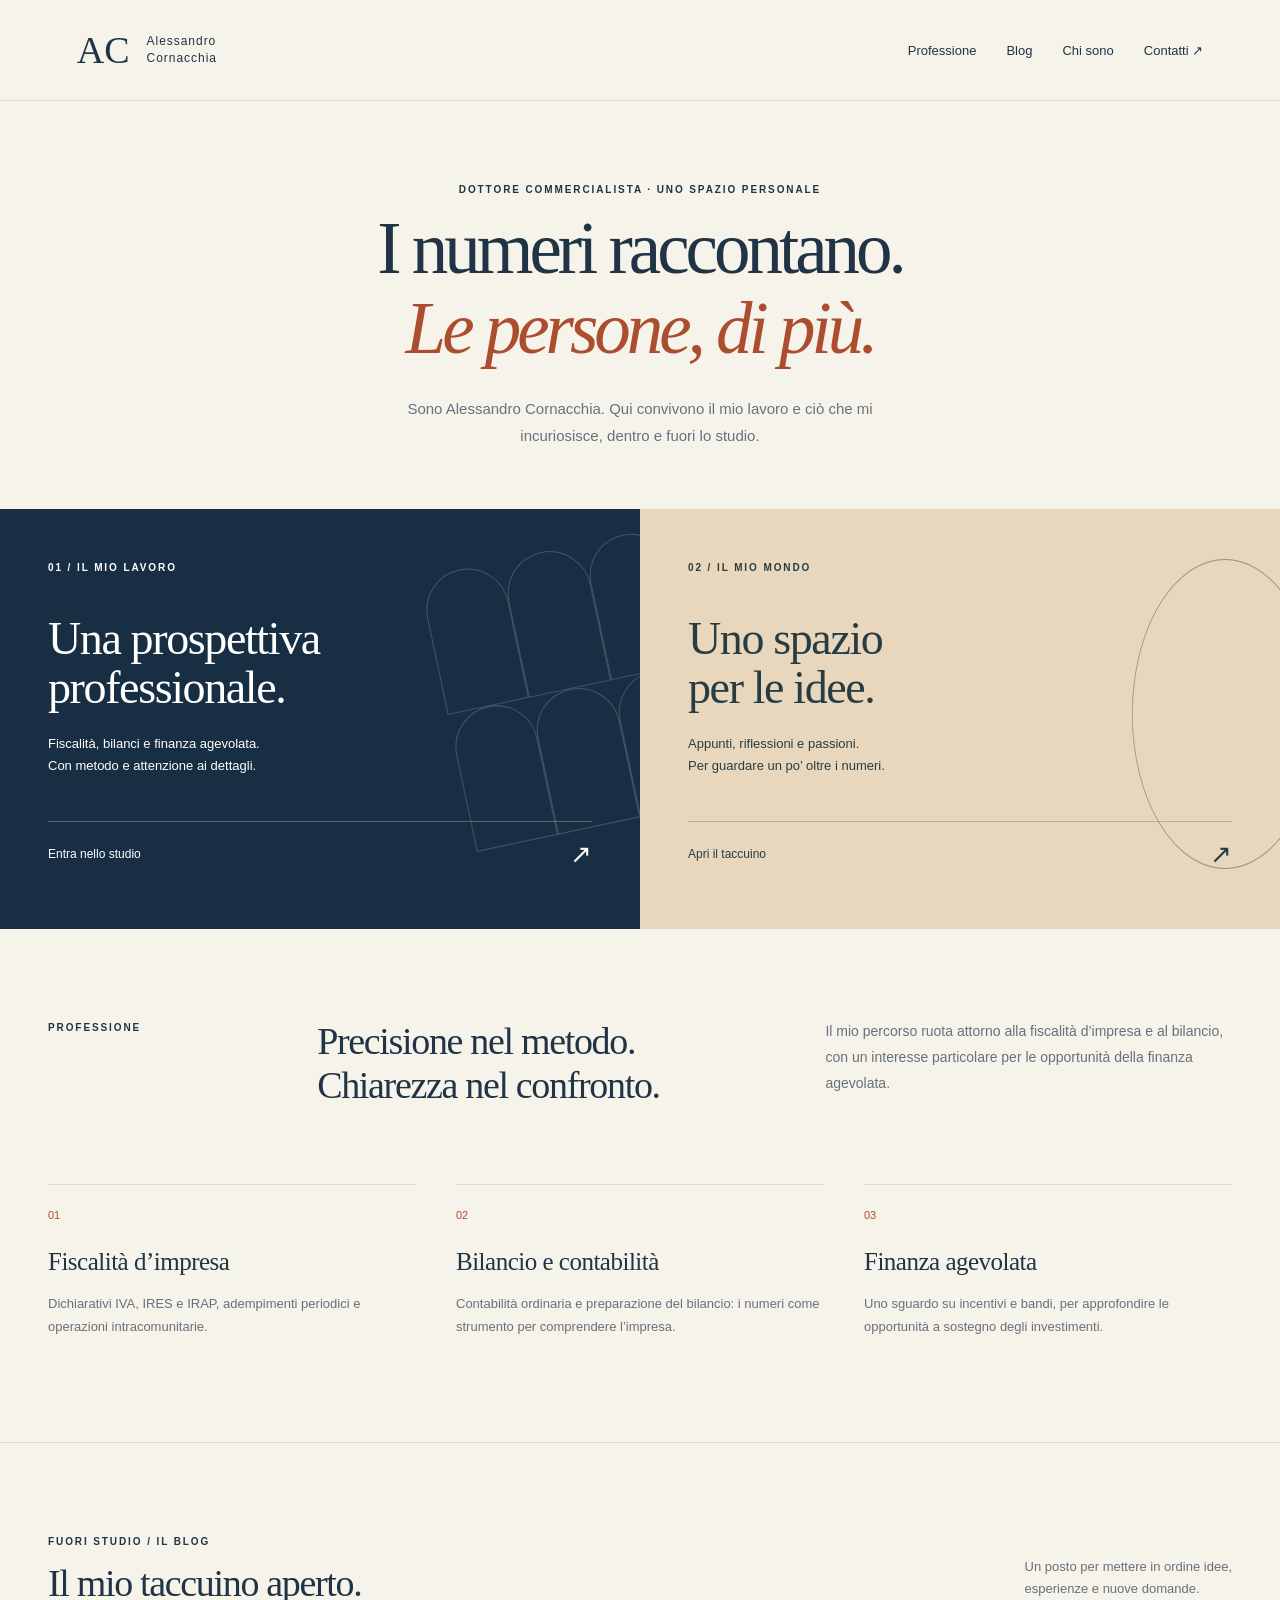
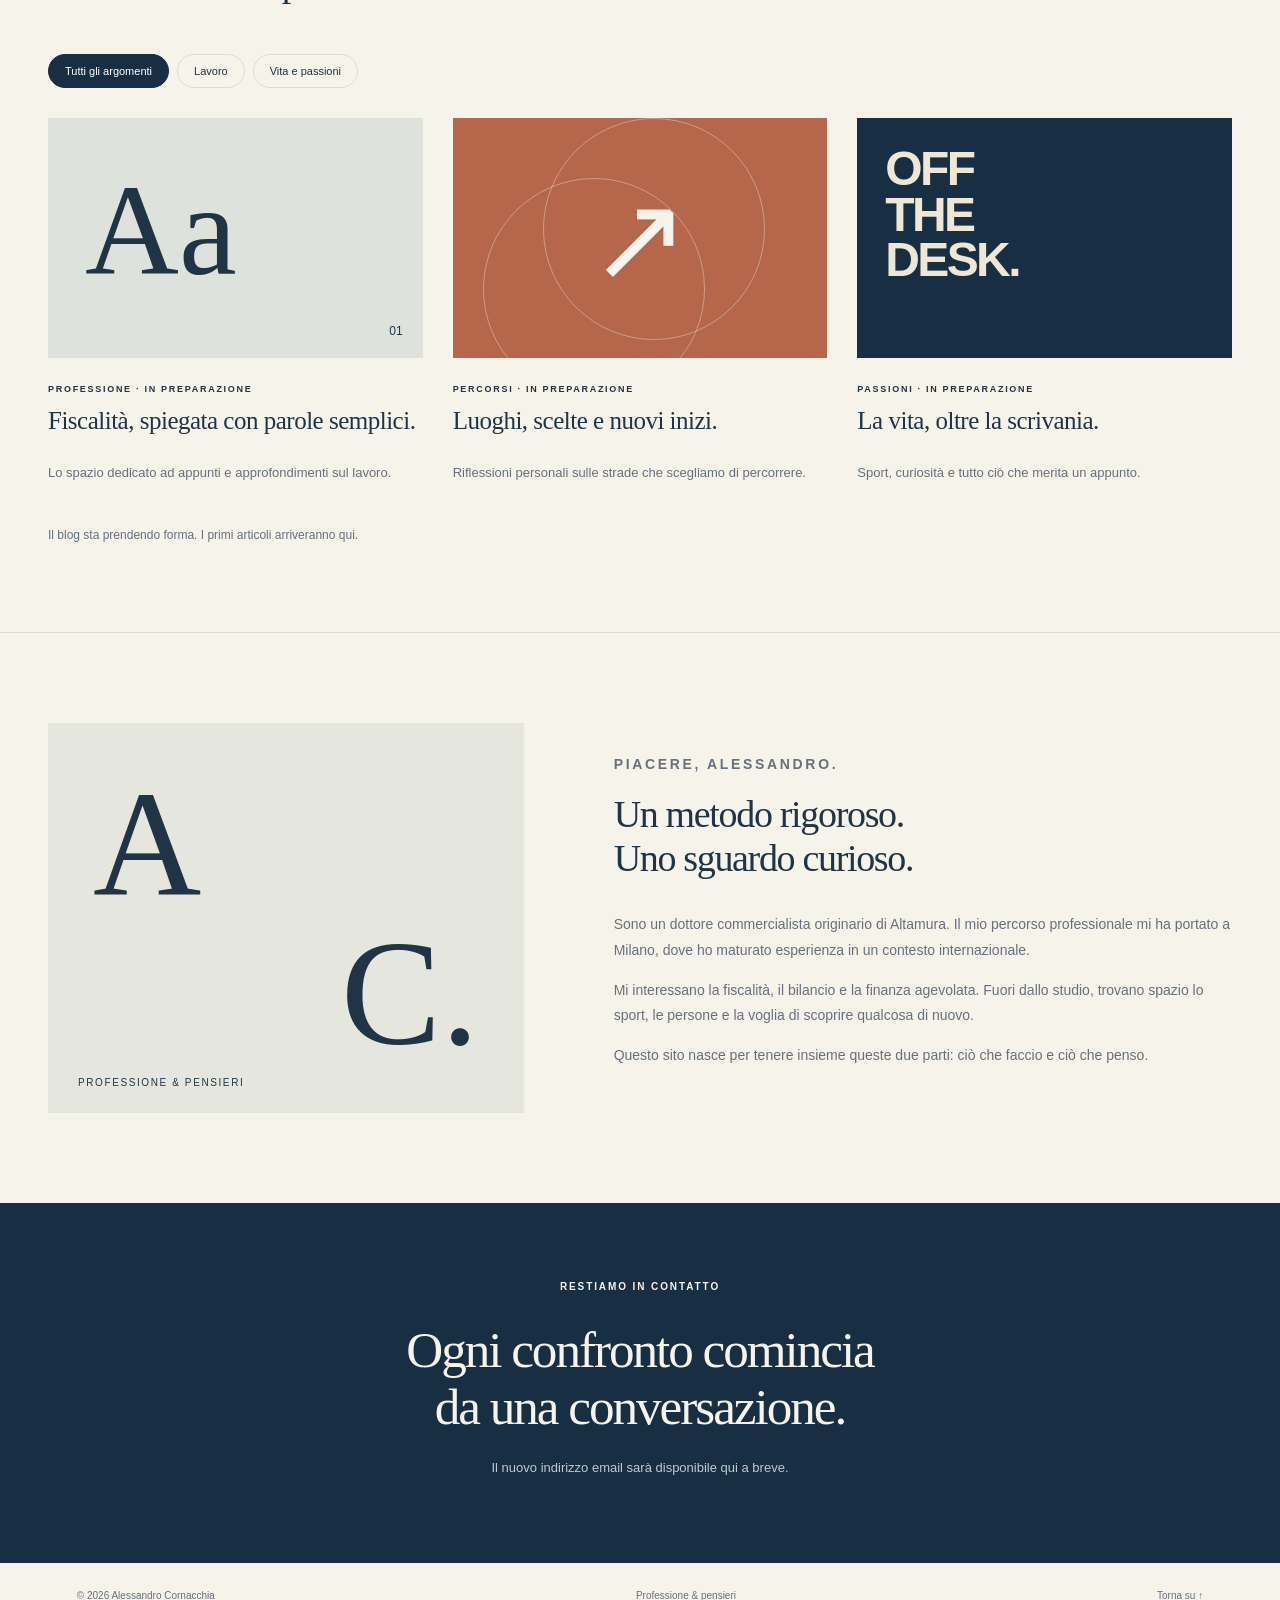
==== index.html @ c09d7eec "prima versione del sito" ====
<!doctype html>
<html lang="it"><head><meta charset="utf-8"><meta name="viewport" content="width=device-width,initial-scale=1"><meta name="description" content="Alessandro Cornacchia, dottore commercialista. Professione, fiscalità e un blog personale: due prospettive, un unico spazio."><meta name="theme-color" content="#172e43"><title>Alessandro Cornacchia — Professione & pensieri</title><link rel="icon" href="assets/favicon.svg"><link rel="stylesheet" href="assets/style.css"></head>
<body><a class="skip" href="#main">Vai al contenuto</a><header><a class="brand" href="#">AC<span>Alessandro<br>Cornacchia</span></a><nav aria-label="Navigazione principale"><a href="#professione">Professione</a><a href="#blog">Blog</a><a href="#chi-sono">Chi sono</a><a href="#contatti">Contatti <span aria-hidden="true">↗</span></a></nav></header>
<main id="main"><section class="intro"><p class="eyebrow">Dottore commercialista · Uno spazio personale</p><h1>I numeri raccontano.<br><em>Le persone, di più.</em></h1><p class="lead">Sono Alessandro Cornacchia. Qui convivono il mio lavoro e ciò che mi incuriosisce, dentro e fuori lo studio.</p></section>
<section class="split" aria-label="Esplora il sito"><a class="professional" href="#professione"><span class="eyebrow">01 / Il mio lavoro</span><h2>Una prospettiva<br>professionale.</h2><p>Fiscalità, bilanci e finanza agevolata.<br>Con metodo e attenzione ai dettagli.</p><span class="explore">Entra nello studio <b>↗</b></span><span class="art-grid" aria-hidden="true"><i></i><i></i><i></i><i></i><i></i><i></i></span></a><a class="personal" href="#blog"><span class="eyebrow">02 / Il mio mondo</span><h2>Uno spazio<br>per le idee.</h2><p>Appunti, riflessioni e passioni.<br>Per guardare un po’ oltre i numeri.</p><span class="explore">Apri il taccuino <b>↗</b></span><span class="orbit" aria-hidden="true"><i></i><i></i><i></i></span></a></section>
<section id="professione" class="section"><div class="section-heading"><p class="eyebrow">Professione</p><h2>Precisione nel metodo.<br>Chiarezza nel confronto.</h2><p>Il mio percorso ruota attorno alla fiscalità d’impresa e al bilancio, con un interesse particolare per le opportunità della finanza agevolata.</p></div><div class="services"><article><span>01</span><h3>Fiscalità d’impresa</h3><p>Dichiarativi IVA, IRES e IRAP, adempimenti periodici e operazioni intracomunitarie.</p></article><article><span>02</span><h3>Bilancio e contabilità</h3><p>Contabilità ordinaria e preparazione del bilancio: i numeri come strumento per comprendere l’impresa.</p></article><article><span>03</span><h3>Finanza agevolata</h3><p>Uno sguardo su incentivi e bandi, per approfondire le opportunità a sostegno degli investimenti.</p></article></div></section>
<section id="blog" class="section journal"><div class="journal-top"><div><p class="eyebrow">Fuori studio / Il blog</p><h2>Il mio taccuino aperto.</h2></div><p>Un posto per mettere in ordine idee,<br>esperienze e nuove domande.</p></div><div class="filters" role="group" aria-label="Filtra gli argomenti"><button class="active" data-filter="all" aria-pressed="true">Tutti gli argomenti</button><button data-filter="lavoro" aria-pressed="false">Lavoro</button><button data-filter="personale" aria-pressed="false">Vita e passioni</button></div><div class="posts"><article data-category="lavoro"><div class="cover cover-one" aria-hidden="true">Aa<span>01</span></div><p class="eyebrow">Professione · In preparazione</p><h3>Fiscalità, spiegata con parole semplici.</h3><p>Lo spazio dedicato ad appunti e approfondimenti sul lavoro.</p></article><article data-category="personale"><div class="cover cover-two" aria-hidden="true"><span>↗</span></div><p class="eyebrow">Percorsi · In preparazione</p><h3>Luoghi, scelte e nuovi inizi.</h3><p>Riflessioni personali sulle strade che scegliamo di percorrere.</p></article><article data-category="personale"><div class="cover cover-three" aria-hidden="true"><span>OFF<br>THE<br>DESK.</span></div><p class="eyebrow">Passioni · In preparazione</p><h3>La vita, oltre la scrivania.</h3><p>Sport, curiosità e tutto ciò che merita un appunto.</p></article></div><p class="blog-note">Il blog sta prendendo forma. I primi articoli arriveranno qui.</p></section>
<section id="chi-sono" class="section about"><div class="monogram" aria-hidden="true">A<span>C.</span><small>Professione & pensieri</small></div><div><p class="eyebrow">Piacere, Alessandro.</p><h2>Un metodo rigoroso.<br>Uno sguardo curioso.</h2><p>Sono un dottore commercialista originario di Altamura. Il mio percorso professionale mi ha portato a Milano, dove ho maturato esperienza in un contesto internazionale.</p><p>Mi interessano la fiscalità, il bilancio e la finanza agevolata. Fuori dallo studio, trovano spazio lo sport, le persone e la voglia di scoprire qualcosa di nuovo.</p><p>Questo sito nasce per tenere insieme queste due parti: ciò che faccio e ciò che penso.</p></div></section>
<section id="contatti" class="contact"><p class="eyebrow">Restiamo in contatto</p><h2>Ogni confronto comincia<br>da una conversazione.</h2><p id="contact-note">Il nuovo indirizzo email sarà disponibile qui a breve.</p><a id="email-link" class="contact-link" hidden>Scrivimi <span>↗</span></a></section></main><footer><span>© <span id="year">2026</span> Alessandro Cornacchia</span><span>Professione & pensieri</span><a href="#">Torna su ↑</a></footer><script src="assets/config.js"></script><script src="assets/app.js"></script></body></html>
---- assets/style.css ----
:root{--navy:#172e43;--cream:#f6f3eb;--ink:#203446;--muted:#67717b;--line:#d9dcd8;--orange:#ad4d30}*{box-sizing:border-box}html{scroll-behavior:smooth;scroll-padding-top:24px}body{margin:0;color:var(--ink);background:var(--cream);font-family:Arial,Helvetica,sans-serif}a{color:inherit;text-decoration:none}button{font:inherit}header{max-width:1440px;margin:auto;padding:28px 6%;display:flex;align-items:center;justify-content:space-between;border-bottom:1px solid var(--line)}.brand{font-family:Georgia,serif;font-size:38px;display:flex;align-items:center;gap:17px}.brand span{font:12px/1.45 Arial,sans-serif;letter-spacing:.08em}nav{display:flex;gap:30px;font-size:13px}nav a:hover{text-decoration:underline;text-underline-offset:6px}.intro{max-width:1050px;margin:auto;text-align:center;padding:80px 20px 60px}.eyebrow{text-transform:uppercase;font-size:10px;letter-spacing:.19em;font-weight:600;line-height:1.8}h1,h2,h3,p{margin-top:0}h1{font:clamp(44px,5.7vw,80px)/1.09 Georgia,serif;letter-spacing:-.055em;margin-bottom:27px}h1 em{font-weight:400;color:var(--orange)}.lead{font-size:15px;line-height:1.8;color:var(--muted);max-width:550px;margin:0 auto}.split{max-width:1280px;margin:0 auto;display:grid;grid-template-columns:1fr 1fr}.split>a{min-height:420px;padding:48px;position:relative;overflow:hidden}.professional{background:var(--navy);color:#fff}.personal{background:#e8d7bd;color:#273d43}.split h2{font:46px/1.06 Georgia,serif;letter-spacing:-.03em;margin:38px 0 20px;position:relative;z-index:1}.split p{font-size:13px;line-height:1.7;position:relative;z-index:1}.explore{display:flex;align-items:center;justify-content:space-between;border-top:1px solid #ffffff40;margin-top:44px;padding-top:17px;font-size:12px;position:relative;z-index:1}.personal .explore{border-color:#273d4340}.explore b{font-size:26px;font-weight:400}.art-grid{position:absolute;right:-55px;top:40px;width:250px;height:280px;display:grid;grid-template-columns:repeat(3,1fr);opacity:.19;transform:rotate(-12deg)}.art-grid i{border:1px solid #fff;border-radius:80px 80px 0 0}.orbit{position:absolute;right:-100px;top:50px;width:310px;height:310px}.orbit i{position:absolute;inset:0;border:1px solid #6c5a3c40;border-radius:50%;transform:scaleX(.6) rotate(30deg)}.orbit i:nth-child(2){transform:scaleX(.6) rotate(90deg)}.orbit i:nth-child(3){transform:scaleX(.6) rotate(150deg)}.section{max-width:1280px;margin:auto;padding:90px 48px;scroll-margin-top:15px}.section-heading{display:grid;grid-template-columns:1fr 2fr 1.7fr;gap:30px;align-items:start}.section h2{font:38px/1.16 Georgia,serif;letter-spacing:-.035em}.section-heading>p:last-child,.about p{font-size:14px;line-height:1.85;color:var(--muted)}.services{display:grid;grid-template-columns:repeat(3,1fr);gap:40px;margin-top:45px}.services article{border-top:1px solid var(--line);padding-top:20px}.services span{font-size:11px;color:var(--orange)}h3{font:25px/1.2 Georgia,serif;letter-spacing:-.02em}.services h3{margin:24px 0 15px}.services p,.posts article>p:not(.eyebrow){font-size:13px;line-height:1.8;color:var(--muted)}.journal{border-top:1px solid var(--line)}.journal-top{display:flex;justify-content:space-between;align-items:center}.journal-top>p{color:var(--muted);font-size:13px;line-height:1.7}.filters{display:flex;gap:8px;margin:18px 0 30px;flex-wrap:wrap}.filters button{border:1px solid var(--line);border-radius:24px;padding:10px 16px;background:transparent;color:var(--ink);font-size:11px;cursor:pointer}.filters button.active{background:var(--navy);color:white;border-color:var(--navy)}.posts{display:grid;grid-template-columns:repeat(3,1fr);gap:30px}.cover{height:240px;margin-bottom:23px;position:relative;overflow:hidden}.cover-one{background:#dde2dd;font:130px Georgia,serif;padding:37px}.cover-one span{font:12px Arial;position:absolute;bottom:20px;right:20px}.cover-two{background:#b5664b;display:grid;place-items:center}.cover-two:before,.cover-two:after{content:'';width:220px;height:220px;border:1px solid #f6f3eb60;border-radius:50%;position:absolute;left:30px;top:60px}.cover-two:after{left:90px;top:0}.cover-two span{font-size:120px;font-weight:100;color:#f6f3eb}.cover-three{background:var(--navy);color:#eee7d4;padding:28px}.cover-three span{font:bold 48px/.95 Arial;letter-spacing:-.055em}.posts .eyebrow{font-size:9px}.blog-note{margin:30px 0 0;font-size:12px;color:var(--muted)}.about{border-top:1px solid var(--line);display:grid;grid-template-columns:1fr 1.3fr;gap:90px;align-items:center}.monogram{background:#e5e7df;min-height:360px;font:150px/1 Georgia,serif;padding:45px;position:relative}.monogram span{display:block;text-align:right}.monogram small{position:absolute;bottom:25px;left:30px;font:10px Arial;letter-spacing:.16em;text-transform:uppercase}.contact{background:var(--navy);color:var(--cream);text-align:center;padding:75px 20px}.contact h2{font:clamp(34px,4vw,52px)/1.12 Georgia,serif;letter-spacing:-.04em;margin:25px 0}.contact>p:last-of-type{font-size:13px;color:#c1cbd1}.contact-link{display:inline-block;border-bottom:1px solid #9ba8b1;padding:12px;font-size:20px}.contact-link span{margin-left:30px}footer{padding:27px 6%;display:flex;justify-content:space-between;gap:20px;font-size:10px;color:var(--muted)}[hidden]{display:none!important}:focus-visible{outline:3px solid #d28b48;outline-offset:5px}.skip{position:fixed;top:-100px;background:white;padding:12px;z-index:5}.skip:focus{top:0}@media(prefers-reduced-motion:reduce){html{scroll-behavior:auto}}@media(max-width:800px){header{padding:22px 6%;align-items:flex-start;gap:20px}.brand{font-size:30px}.brand span{font-size:10px}nav{gap:14px;font-size:11px;flex-wrap:wrap;justify-content:flex-end;max-width:210px}.intro{padding:55px 20px 40px}.split{margin:0 20px}.split>a{padding:30px;min-height:380px}.split h2{font-size:35px}.section{padding:60px 30px}.section-heading{grid-template-columns:1fr}.section-heading h2{margin-bottom:0}.services{gap:25px}.services h3{font-size:21px}.posts{gap:18px}.cover{height:180px}.cover-one{font-size:90px;padding:30px 20px}.cover-three span{font-size:38px}.about{gap:35px}.monogram{font-size:110px;padding:30px;min-height:310px}}@media(max-width:560px){.split{grid-template-columns:1fr}.split>a{min-height:350px}.services,.posts,.about{grid-template-columns:1fr}.section h2{font-size:34px}.journal-top{display:block}.journal-top>p{margin:12px 0 25px}.cover{height:240px}.cover-one{font-size:130px}.cover-three span{font-size:55px}.monogram{max-width:400px}.services{margin-top:25px}footer{flex-wrap:wrap}footer>span:nth-child(2){display:none}}
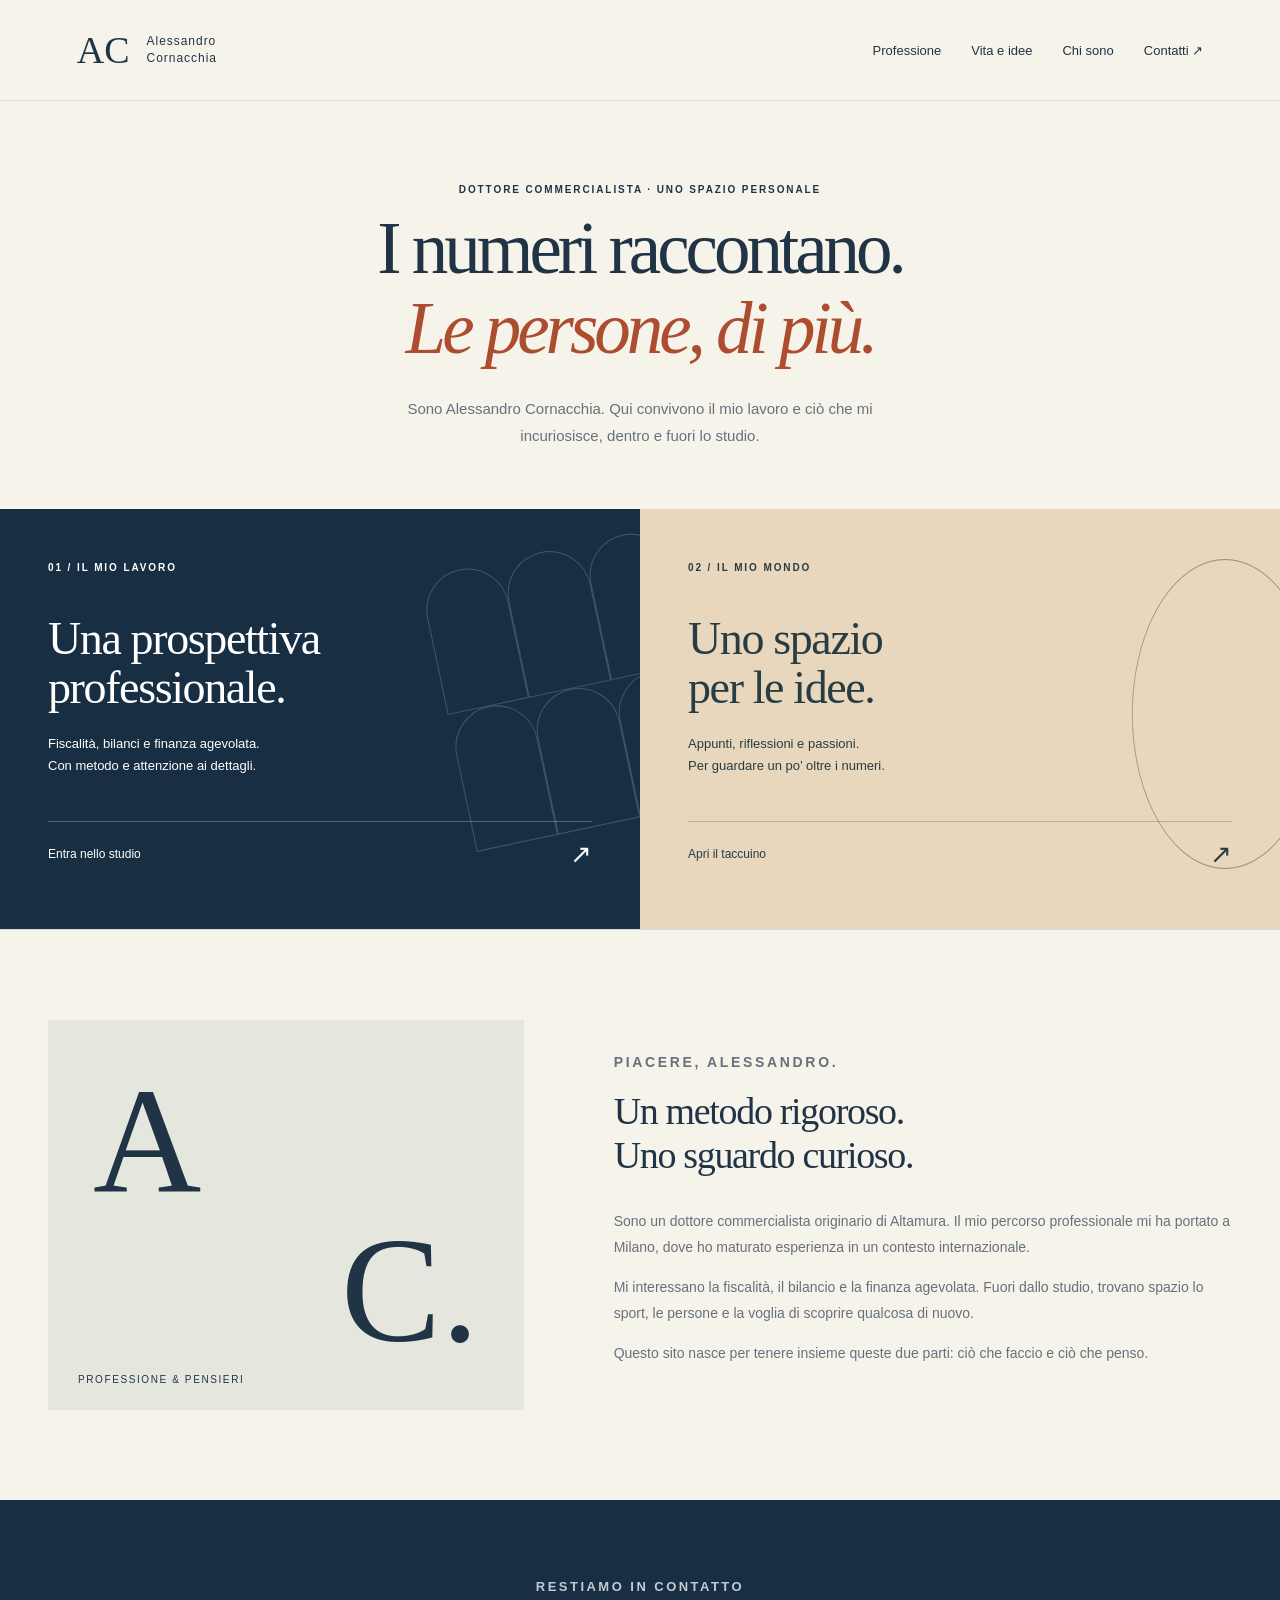
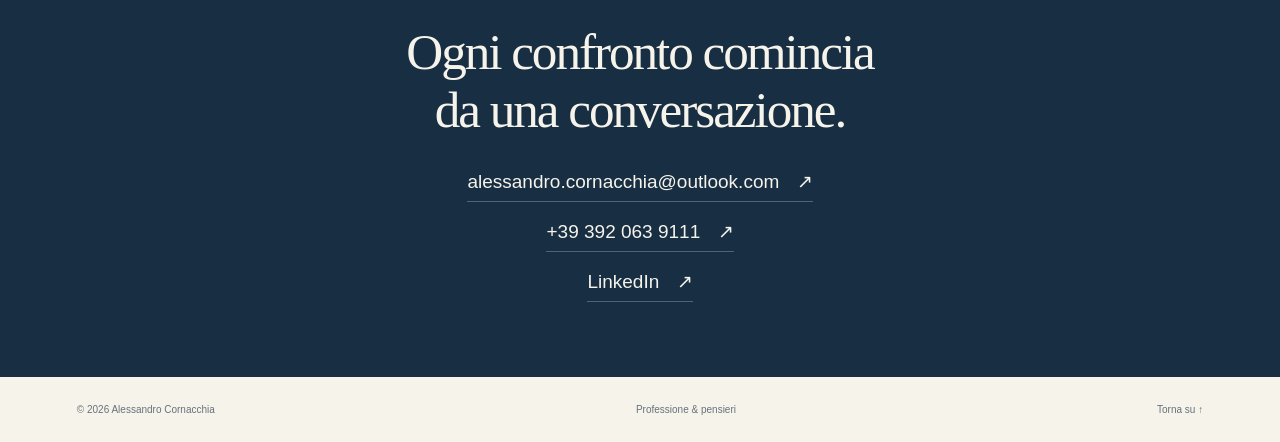
==== commit b4281d04: "due pagine e aggiornamento contatti" ====
--- a/index.html
+++ b/index.html
@@ -1,9 +1,9 @@
 <!doctype html>
 <html lang="it"><head><meta charset="utf-8"><meta name="viewport" content="width=device-width,initial-scale=1"><meta name="description" content="Alessandro Cornacchia, dottore commercialista. Professione, fiscalità e un blog personale: due prospettive, un unico spazio."><meta name="theme-color" content="#172e43"><title>Alessandro Cornacchia — Professione & pensieri</title><link rel="icon" href="assets/favicon.svg"><link rel="stylesheet" href="assets/style.css"></head>
-<body><a class="skip" href="#main">Vai al contenuto</a><header><a class="brand" href="#">AC<span>Alessandro<br>Cornacchia</span></a><nav aria-label="Navigazione principale"><a href="#professione">Professione</a><a href="#blog">Blog</a><a href="#chi-sono">Chi sono</a><a href="#contatti">Contatti <span aria-hidden="true">↗</span></a></nav></header>
+<body><a class="skip" href="#main">Vai al contenuto</a><header><a class="brand" href="index.html">AC<span>Alessandro<br>Cornacchia</span></a><nav aria-label="Navigazione principale"><a href="professione.html">Professione</a><a href="vita-e-idee.html">Vita e idee</a><a href="#chi-sono">Chi sono</a><a href="#contatti">Contatti <span aria-hidden="true">↗</span></a></nav></header>
 <main id="main"><section class="intro"><p class="eyebrow">Dottore commercialista · Uno spazio personale</p><h1>I numeri raccontano.<br><em>Le persone, di più.</em></h1><p class="lead">Sono Alessandro Cornacchia. Qui convivono il mio lavoro e ciò che mi incuriosisce, dentro e fuori lo studio.</p></section>
-<section class="split" aria-label="Esplora il sito"><a class="professional" href="#professione"><span class="eyebrow">01 / Il mio lavoro</span><h2>Una prospettiva<br>professionale.</h2><p>Fiscalità, bilanci e finanza agevolata.<br>Con metodo e attenzione ai dettagli.</p><span class="explore">Entra nello studio <b>↗</b></span><span class="art-grid" aria-hidden="true"><i></i><i></i><i></i><i></i><i></i><i></i></span></a><a class="personal" href="#blog"><span class="eyebrow">02 / Il mio mondo</span><h2>Uno spazio<br>per le idee.</h2><p>Appunti, riflessioni e passioni.<br>Per guardare un po’ oltre i numeri.</p><span class="explore">Apri il taccuino <b>↗</b></span><span class="orbit" aria-hidden="true"><i></i><i></i><i></i></span></a></section>
-<section id="professione" class="section"><div class="section-heading"><p class="eyebrow">Professione</p><h2>Precisione nel metodo.<br>Chiarezza nel confronto.</h2><p>Il mio percorso ruota attorno alla fiscalità d’impresa e al bilancio, con un interesse particolare per le opportunità della finanza agevolata.</p></div><div class="services"><article><span>01</span><h3>Fiscalità d’impresa</h3><p>Dichiarativi IVA, IRES e IRAP, adempimenti periodici e operazioni intracomunitarie.</p></article><article><span>02</span><h3>Bilancio e contabilità</h3><p>Contabilità ordinaria e preparazione del bilancio: i numeri come strumento per comprendere l’impresa.</p></article><article><span>03</span><h3>Finanza agevolata</h3><p>Uno sguardo su incentivi e bandi, per approfondire le opportunità a sostegno degli investimenti.</p></article></div></section>
-<section id="blog" class="section journal"><div class="journal-top"><div><p class="eyebrow">Fuori studio / Il blog</p><h2>Il mio taccuino aperto.</h2></div><p>Un posto per mettere in ordine idee,<br>esperienze e nuove domande.</p></div><div class="filters" role="group" aria-label="Filtra gli argomenti"><button class="active" data-filter="all" aria-pressed="true">Tutti gli argomenti</button><button data-filter="lavoro" aria-pressed="false">Lavoro</button><button data-filter="personale" aria-pressed="false">Vita e passioni</button></div><div class="posts"><article data-category="lavoro"><div class="cover cover-one" aria-hidden="true">Aa<span>01</span></div><p class="eyebrow">Professione · In preparazione</p><h3>Fiscalità, spiegata con parole semplici.</h3><p>Lo spazio dedicato ad appunti e approfondimenti sul lavoro.</p></article><article data-category="personale"><div class="cover cover-two" aria-hidden="true"><span>↗</span></div><p class="eyebrow">Percorsi · In preparazione</p><h3>Luoghi, scelte e nuovi inizi.</h3><p>Riflessioni personali sulle strade che scegliamo di percorrere.</p></article><article data-category="personale"><div class="cover cover-three" aria-hidden="true"><span>OFF<br>THE<br>DESK.</span></div><p class="eyebrow">Passioni · In preparazione</p><h3>La vita, oltre la scrivania.</h3><p>Sport, curiosità e tutto ciò che merita un appunto.</p></article></div><p class="blog-note">Il blog sta prendendo forma. I primi articoli arriveranno qui.</p></section>
+<section class="split" aria-label="Esplora il sito"><a class="professional" href="professione.html"><span class="eyebrow">01 / Il mio lavoro</span><h2>Una prospettiva<br>professionale.</h2><p>Fiscalità, bilanci e finanza agevolata.<br>Con metodo e attenzione ai dettagli.</p><span class="explore">Entra nello studio <b>↗</b></span><span class="art-grid" aria-hidden="true"><i></i><i></i><i></i><i></i><i></i><i></i></span></a><a class="personal" href="vita-e-idee.html"><span class="eyebrow">02 / Il mio mondo</span><h2>Uno spazio<br>per le idee.</h2><p>Appunti, riflessioni e passioni.<br>Per guardare un po’ oltre i numeri.</p><span class="explore">Apri il taccuino <b>↗</b></span><span class="orbit" aria-hidden="true"><i></i><i></i><i></i></span></a></section>
+
+
 <section id="chi-sono" class="section about"><div class="monogram" aria-hidden="true">A<span>C.</span><small>Professione & pensieri</small></div><div><p class="eyebrow">Piacere, Alessandro.</p><h2>Un metodo rigoroso.<br>Uno sguardo curioso.</h2><p>Sono un dottore commercialista originario di Altamura. Il mio percorso professionale mi ha portato a Milano, dove ho maturato esperienza in un contesto internazionale.</p><p>Mi interessano la fiscalità, il bilancio e la finanza agevolata. Fuori dallo studio, trovano spazio lo sport, le persone e la voglia di scoprire qualcosa di nuovo.</p><p>Questo sito nasce per tenere insieme queste due parti: ciò che faccio e ciò che penso.</p></div></section>
-<section id="contatti" class="contact"><p class="eyebrow">Restiamo in contatto</p><h2>Ogni confronto comincia<br>da una conversazione.</h2><p id="contact-note">Il nuovo indirizzo email sarà disponibile qui a breve.</p><a id="email-link" class="contact-link" hidden>Scrivimi <span>↗</span></a></section></main><footer><span>© <span id="year">2026</span> Alessandro Cornacchia</span><span>Professione & pensieri</span><a href="#">Torna su ↑</a></footer><script src="assets/config.js"></script><script src="assets/app.js"></script></body></html>
+<section id="contatti" class="contact"><p class="eyebrow">Restiamo in contatto</p><h2>Ogni confronto comincia<br>da una conversazione.</h2><div class="contact-options"><a href="mailto:alessandro.cornacchia@outlook.com">alessandro.cornacchia@outlook.com <span aria-hidden="true">↗</span></a><a href="tel:+393920639111">+39 392 063 9111 <span aria-hidden="true">↗</span></a><a href="https://www.linkedin.com/in/alessandro-cornacchia-2997b2155/" target="_blank" rel="noopener noreferrer">LinkedIn <span aria-hidden="true">↗</span><span class="sr-only"> (si apre in una nuova scheda)</span></a></div></section></main><footer><span>© <span id="year">2026</span> Alessandro Cornacchia</span><span>Professione & pensieri</span><a href="#">Torna su ↑</a></footer><script src="assets/config.js"></script><script src="assets/app.js"></script></body></html>
--- a/assets/style.css
+++ b/assets/style.css
@@ -1 +1,4 @@
 :root{--navy:#172e43;--cream:#f6f3eb;--ink:#203446;--muted:#67717b;--line:#d9dcd8;--orange:#ad4d30}*{box-sizing:border-box}html{scroll-behavior:smooth;scroll-padding-top:24px}body{margin:0;color:var(--ink);background:var(--cream);font-family:Arial,Helvetica,sans-serif}a{color:inherit;text-decoration:none}button{font:inherit}header{max-width:1440px;margin:auto;padding:28px 6%;display:flex;align-items:center;justify-content:space-between;border-bottom:1px solid var(--line)}.brand{font-family:Georgia,serif;font-size:38px;display:flex;align-items:center;gap:17px}.brand span{font:12px/1.45 Arial,sans-serif;letter-spacing:.08em}nav{display:flex;gap:30px;font-size:13px}nav a:hover{text-decoration:underline;text-underline-offset:6px}.intro{max-width:1050px;margin:auto;text-align:center;padding:80px 20px 60px}.eyebrow{text-transform:uppercase;font-size:10px;letter-spacing:.19em;font-weight:600;line-height:1.8}h1,h2,h3,p{margin-top:0}h1{font:clamp(44px,5.7vw,80px)/1.09 Georgia,serif;letter-spacing:-.055em;margin-bottom:27px}h1 em{font-weight:400;color:var(--orange)}.lead{font-size:15px;line-height:1.8;color:var(--muted);max-width:550px;margin:0 auto}.split{max-width:1280px;margin:0 auto;display:grid;grid-template-columns:1fr 1fr}.split>a{min-height:420px;padding:48px;position:relative;overflow:hidden}.professional{background:var(--navy);color:#fff}.personal{background:#e8d7bd;color:#273d43}.split h2{font:46px/1.06 Georgia,serif;letter-spacing:-.03em;margin:38px 0 20px;position:relative;z-index:1}.split p{font-size:13px;line-height:1.7;position:relative;z-index:1}.explore{display:flex;align-items:center;justify-content:space-between;border-top:1px solid #ffffff40;margin-top:44px;padding-top:17px;font-size:12px;position:relative;z-index:1}.personal .explore{border-color:#273d4340}.explore b{font-size:26px;font-weight:400}.art-grid{position:absolute;right:-55px;top:40px;width:250px;height:280px;display:grid;grid-template-columns:repeat(3,1fr);opacity:.19;transform:rotate(-12deg)}.art-grid i{border:1px solid #fff;border-radius:80px 80px 0 0}.orbit{position:absolute;right:-100px;top:50px;width:310px;height:310px}.orbit i{position:absolute;inset:0;border:1px solid #6c5a3c40;border-radius:50%;transform:scaleX(.6) rotate(30deg)}.orbit i:nth-child(2){transform:scaleX(.6) rotate(90deg)}.orbit i:nth-child(3){transform:scaleX(.6) rotate(150deg)}.section{max-width:1280px;margin:auto;padding:90px 48px;scroll-margin-top:15px}.section-heading{display:grid;grid-template-columns:1fr 2fr 1.7fr;gap:30px;align-items:start}.section h2{font:38px/1.16 Georgia,serif;letter-spacing:-.035em}.section-heading>p:last-child,.about p{font-size:14px;line-height:1.85;color:var(--muted)}.services{display:grid;grid-template-columns:repeat(3,1fr);gap:40px;margin-top:45px}.services article{border-top:1px solid var(--line);padding-top:20px}.services span{font-size:11px;color:var(--orange)}h3{font:25px/1.2 Georgia,serif;letter-spacing:-.02em}.services h3{margin:24px 0 15px}.services p,.posts article>p:not(.eyebrow){font-size:13px;line-height:1.8;color:var(--muted)}.journal{border-top:1px solid var(--line)}.journal-top{display:flex;justify-content:space-between;align-items:center}.journal-top>p{color:var(--muted);font-size:13px;line-height:1.7}.filters{display:flex;gap:8px;margin:18px 0 30px;flex-wrap:wrap}.filters button{border:1px solid var(--line);border-radius:24px;padding:10px 16px;background:transparent;color:var(--ink);font-size:11px;cursor:pointer}.filters button.active{background:var(--navy);color:white;border-color:var(--navy)}.posts{display:grid;grid-template-columns:repeat(3,1fr);gap:30px}.cover{height:240px;margin-bottom:23px;position:relative;overflow:hidden}.cover-one{background:#dde2dd;font:130px Georgia,serif;padding:37px}.cover-one span{font:12px Arial;position:absolute;bottom:20px;right:20px}.cover-two{background:#b5664b;display:grid;place-items:center}.cover-two:before,.cover-two:after{content:'';width:220px;height:220px;border:1px solid #f6f3eb60;border-radius:50%;position:absolute;left:30px;top:60px}.cover-two:after{left:90px;top:0}.cover-two span{font-size:120px;font-weight:100;color:#f6f3eb}.cover-three{background:var(--navy);color:#eee7d4;padding:28px}.cover-three span{font:bold 48px/.95 Arial;letter-spacing:-.055em}.posts .eyebrow{font-size:9px}.blog-note{margin:30px 0 0;font-size:12px;color:var(--muted)}.about{border-top:1px solid var(--line);display:grid;grid-template-columns:1fr 1.3fr;gap:90px;align-items:center}.monogram{background:#e5e7df;min-height:360px;font:150px/1 Georgia,serif;padding:45px;position:relative}.monogram span{display:block;text-align:right}.monogram small{position:absolute;bottom:25px;left:30px;font:10px Arial;letter-spacing:.16em;text-transform:uppercase}.contact{background:var(--navy);color:var(--cream);text-align:center;padding:75px 20px}.contact h2{font:clamp(34px,4vw,52px)/1.12 Georgia,serif;letter-spacing:-.04em;margin:25px 0}.contact>p:last-of-type{font-size:13px;color:#c1cbd1}.contact-link{display:inline-block;border-bottom:1px solid #9ba8b1;padding:12px;font-size:20px}.contact-link span{margin-left:30px}footer{padding:27px 6%;display:flex;justify-content:space-between;gap:20px;font-size:10px;color:var(--muted)}[hidden]{display:none!important}:focus-visible{outline:3px solid #d28b48;outline-offset:5px}.skip{position:fixed;top:-100px;background:white;padding:12px;z-index:5}.skip:focus{top:0}@media(prefers-reduced-motion:reduce){html{scroll-behavior:auto}}@media(max-width:800px){header{padding:22px 6%;align-items:flex-start;gap:20px}.brand{font-size:30px}.brand span{font-size:10px}nav{gap:14px;font-size:11px;flex-wrap:wrap;justify-content:flex-end;max-width:210px}.intro{padding:55px 20px 40px}.split{margin:0 20px}.split>a{padding:30px;min-height:380px}.split h2{font-size:35px}.section{padding:60px 30px}.section-heading{grid-template-columns:1fr}.section-heading h2{margin-bottom:0}.services{gap:25px}.services h3{font-size:21px}.posts{gap:18px}.cover{height:180px}.cover-one{font-size:90px;padding:30px 20px}.cover-three span{font-size:38px}.about{gap:35px}.monogram{font-size:110px;padding:30px;min-height:310px}}@media(max-width:560px){.split{grid-template-columns:1fr}.split>a{min-height:350px}.services,.posts,.about{grid-template-columns:1fr}.section h2{font-size:34px}.journal-top{display:block}.journal-top>p{margin:12px 0 25px}.cover{height:240px}.cover-one{font-size:130px}.cover-three span{font-size:55px}.monogram{max-width:400px}.services{margin-top:25px}footer{flex-wrap:wrap}footer>span:nth-child(2){display:none}}
+
+/* Pagine interne e contatti */
+nav a[aria-current="page"]{text-decoration:underline;text-underline-offset:6px}.contact-options{display:flex;flex-direction:column;align-items:center;gap:18px;margin-top:32px}.contact-options a{font-size:clamp(13px,2.7vw,19px);border-bottom:1px solid #ffffff40;padding-bottom:8px;overflow-wrap:anywhere}.contact-options span{margin-left:12px}.sr-only{position:absolute;width:1px;height:1px;padding:0;margin:-1px;overflow:hidden;clip:rect(0,0,0,0);white-space:nowrap;border:0}.back-link{display:inline-block;font-size:11px;color:var(--muted);margin-bottom:32px}.page-intro{padding-bottom:70px}.work-path{border-top:1px solid var(--line)}.path-grid{display:grid;grid-template-columns:repeat(3,1fr);gap:40px;margin-top:35px}.path-grid p,.chapter p,.story-banner p{font-size:14px;line-height:1.8;color:var(--muted)}.left{margin:0;max-width:650px}.text-link{display:inline-block;margin-top:28px;border-bottom:1px solid var(--line);padding-bottom:9px;font-size:12px}.story-banner{max-width:1280px;margin:auto;background:#e8d7bd;padding:60px 48px;position:relative;overflow:hidden}.story-banner h2{font:44px/1.12 Georgia,serif;letter-spacing:-.035em;margin-top:28px;position:relative;z-index:1}.story-banner p{max-width:510px;color:#4e5b5c;position:relative;z-index:1}.story-number{position:absolute;right:45px;top:25px;font:240px Georgia,serif;color:#273d4312}.chapter{display:grid;grid-template-columns:70px 1fr auto;gap:20px;border-top:1px solid var(--line);padding:30px 0;align-items:start}.chapter-no{font:32px Georgia,serif;color:var(--orange)}.chapter h3{font-size:29px;margin-bottom:10px}.chapter p{margin-bottom:0}.chapter .eyebrow{font-size:9px;margin-bottom:9px}.chapter-status{font-size:10px;color:var(--muted);padding-top:6px}.chapters .journal-top{margin-bottom:35px}@media(max-width:800px){.path-grid{grid-template-columns:1fr}.story-number{right:-30px}.chapter{grid-template-columns:45px 1fr}.chapter-status{grid-column:2;padding-top:0}.story-banner{margin:0 20px;padding:40px 30px}.story-banner h2{font-size:36px}}
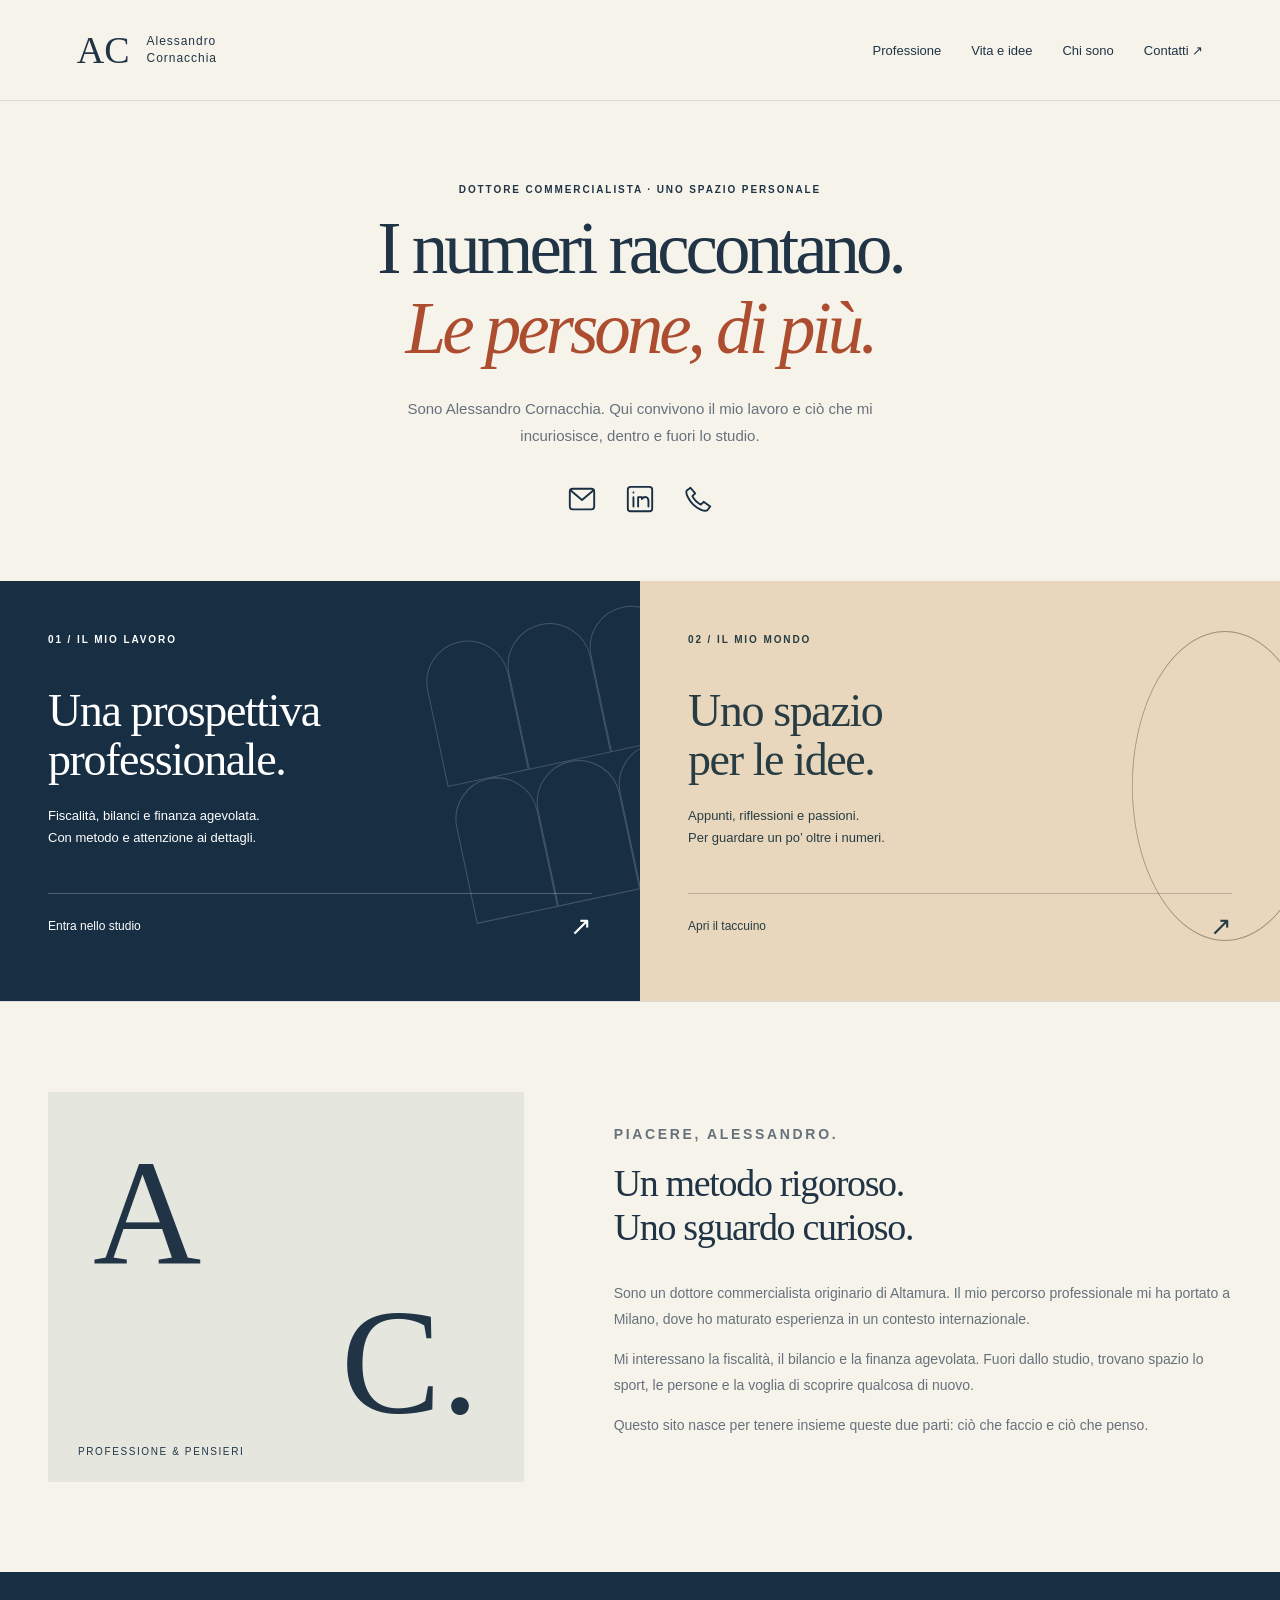
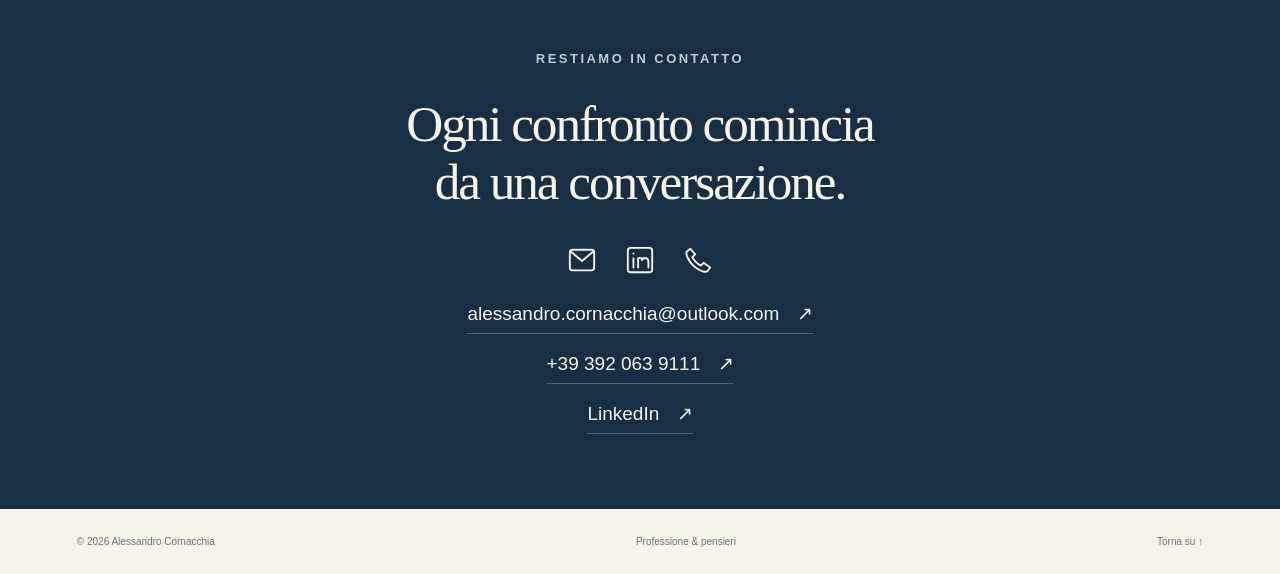
==== commit 593a0bc8: "Aggiornamento blog 2" ====
--- a/index.html
+++ b/index.html
@@ -1,9 +1,9 @@
 <!doctype html>
-<html lang="it"><head><meta charset="utf-8"><meta name="viewport" content="width=device-width,initial-scale=1"><meta name="description" content="Alessandro Cornacchia, dottore commercialista. Professione, fiscalità e un blog personale: due prospettive, un unico spazio."><meta name="theme-color" content="#172e43"><title>Alessandro Cornacchia — Professione & pensieri</title><link rel="icon" href="assets/favicon.svg"><link rel="stylesheet" href="assets/style.css"></head>
+<html lang="it"><head><meta charset="utf-8"><meta name="viewport" content="width=device-width,initial-scale=1"><meta name="description" content="Alessandro Cornacchia, dottore commercialista. Professione, fiscalità e un blog personale: due prospettive, un unico spazio."><meta name="theme-color" content="#172e43"><title>Alessandro Cornacchia — Professione & pensieri</title><link rel="icon" href="assets/favicon.svg"><link rel="stylesheet" href="assets/style.css?v=20261018-editorial"></head>
 <body><a class="skip" href="#main">Vai al contenuto</a><header><a class="brand" href="index.html">AC<span>Alessandro<br>Cornacchia</span></a><nav aria-label="Navigazione principale"><a href="professione.html">Professione</a><a href="vita-e-idee.html">Vita e idee</a><a href="#chi-sono">Chi sono</a><a href="#contatti">Contatti <span aria-hidden="true">↗</span></a></nav></header>
-<main id="main"><section class="intro"><p class="eyebrow">Dottore commercialista · Uno spazio personale</p><h1>I numeri raccontano.<br><em>Le persone, di più.</em></h1><p class="lead">Sono Alessandro Cornacchia. Qui convivono il mio lavoro e ciò che mi incuriosisce, dentro e fuori lo studio.</p></section>
+<main id="main"><section class="intro"><p class="eyebrow">Dottore commercialista · Uno spazio personale</p><h1>I numeri raccontano.<br><em>Le persone, di più.</em></h1><p class="lead">Sono Alessandro Cornacchia. Qui convivono il mio lavoro e ciò che mi incuriosisce, dentro e fuori lo studio.</p><div class="social-links" aria-label="Contatti di Alessandro Cornacchia"><a href="mailto:alessandro.cornacchia@outlook.com" aria-label="Scrivimi via email" title="Email"><svg viewBox="0 0 32 32" aria-hidden="true" focusable="false"><rect x="3" y="5" width="26" height="22" rx="3"/><path d="m4 7 12 10L28 7"/></svg></a><a href="https://www.linkedin.com/in/alessandro-cornacchia-2997b2155/" target="_blank" rel="noopener noreferrer" aria-label="Profilo LinkedIn (nuova scheda)" title="LinkedIn"><svg viewBox="0 0 32 32" aria-hidden="true" focusable="false"><rect x="3" y="3" width="26" height="26" rx="3"/><path d="M9 14v10M14 24V14h4v2c3-4 7-2 7 2v6M9 9v.1"/></svg></a><a href="tel:+393920639111" aria-label="Chiama il numero +39 392 063 9111" title="Telefono"><svg viewBox="0 0 32 32" aria-hidden="true" focusable="false"><path d="M8 4 4 7c-2 3 3 11 7 15s12 8 15 6l3-4-7-5-3 3c-4-2-7-5-9-9l3-3Z"/></svg></a></div></section>
 <section class="split" aria-label="Esplora il sito"><a class="professional" href="professione.html"><span class="eyebrow">01 / Il mio lavoro</span><h2>Una prospettiva<br>professionale.</h2><p>Fiscalità, bilanci e finanza agevolata.<br>Con metodo e attenzione ai dettagli.</p><span class="explore">Entra nello studio <b>↗</b></span><span class="art-grid" aria-hidden="true"><i></i><i></i><i></i><i></i><i></i><i></i></span></a><a class="personal" href="vita-e-idee.html"><span class="eyebrow">02 / Il mio mondo</span><h2>Uno spazio<br>per le idee.</h2><p>Appunti, riflessioni e passioni.<br>Per guardare un po’ oltre i numeri.</p><span class="explore">Apri il taccuino <b>↗</b></span><span class="orbit" aria-hidden="true"><i></i><i></i><i></i></span></a></section>
 
 
 <section id="chi-sono" class="section about"><div class="monogram" aria-hidden="true">A<span>C.</span><small>Professione & pensieri</small></div><div><p class="eyebrow">Piacere, Alessandro.</p><h2>Un metodo rigoroso.<br>Uno sguardo curioso.</h2><p>Sono un dottore commercialista originario di Altamura. Il mio percorso professionale mi ha portato a Milano, dove ho maturato esperienza in un contesto internazionale.</p><p>Mi interessano la fiscalità, il bilancio e la finanza agevolata. Fuori dallo studio, trovano spazio lo sport, le persone e la voglia di scoprire qualcosa di nuovo.</p><p>Questo sito nasce per tenere insieme queste due parti: ciò che faccio e ciò che penso.</p></div></section>
-<section id="contatti" class="contact"><p class="eyebrow">Restiamo in contatto</p><h2>Ogni confronto comincia<br>da una conversazione.</h2><div class="contact-options"><a href="mailto:alessandro.cornacchia@outlook.com">alessandro.cornacchia@outlook.com <span aria-hidden="true">↗</span></a><a href="tel:+393920639111">+39 392 063 9111 <span aria-hidden="true">↗</span></a><a href="https://www.linkedin.com/in/alessandro-cornacchia-2997b2155/" target="_blank" rel="noopener noreferrer">LinkedIn <span aria-hidden="true">↗</span><span class="sr-only"> (si apre in una nuova scheda)</span></a></div></section></main><footer><span>© <span id="year">2026</span> Alessandro Cornacchia</span><span>Professione & pensieri</span><a href="#">Torna su ↑</a></footer><script src="assets/config.js"></script><script src="assets/app.js"></script></body></html>
+<section id="contatti" class="contact"><p class="eyebrow">Restiamo in contatto</p><h2>Ogni confronto comincia<br>da una conversazione.</h2><div class="social-links" aria-label="Contatti di Alessandro Cornacchia"><a href="mailto:alessandro.cornacchia@outlook.com" aria-label="Scrivimi via email" title="Email"><svg viewBox="0 0 32 32" aria-hidden="true" focusable="false"><rect x="3" y="5" width="26" height="22" rx="3"/><path d="m4 7 12 10L28 7"/></svg></a><a href="https://www.linkedin.com/in/alessandro-cornacchia-2997b2155/" target="_blank" rel="noopener noreferrer" aria-label="Profilo LinkedIn (nuova scheda)" title="LinkedIn"><svg viewBox="0 0 32 32" aria-hidden="true" focusable="false"><rect x="3" y="3" width="26" height="26" rx="3"/><path d="M9 14v10M14 24V14h4v2c3-4 7-2 7 2v6M9 9v.1"/></svg></a><a href="tel:+393920639111" aria-label="Chiama il numero +39 392 063 9111" title="Telefono"><svg viewBox="0 0 32 32" aria-hidden="true" focusable="false"><path d="M8 4 4 7c-2 3 3 11 7 15s12 8 15 6l3-4-7-5-3 3c-4-2-7-5-9-9l3-3Z"/></svg></a></div><div class="contact-options"><a href="mailto:alessandro.cornacchia@outlook.com">alessandro.cornacchia@outlook.com <span aria-hidden="true">↗</span></a><a href="tel:+393920639111">+39 392 063 9111 <span aria-hidden="true">↗</span></a><a href="https://www.linkedin.com/in/alessandro-cornacchia-2997b2155/" target="_blank" rel="noopener noreferrer">LinkedIn <span aria-hidden="true">↗</span><span class="sr-only"> (si apre in una nuova scheda)</span></a></div></section></main><footer><span>© <span id="year">2026</span> Alessandro Cornacchia</span><span>Professione & pensieri</span><a href="#">Torna su ↑</a></footer><script src="assets/config.js"></script><script src="assets/app.js"></script></body></html>
--- a/assets/style.css
+++ b/assets/style.css
@@ -2,3 +2,16 @@
 
 /* Pagine interne e contatti */
 nav a[aria-current="page"]{text-decoration:underline;text-underline-offset:6px}.contact-options{display:flex;flex-direction:column;align-items:center;gap:18px;margin-top:32px}.contact-options a{font-size:clamp(13px,2.7vw,19px);border-bottom:1px solid #ffffff40;padding-bottom:8px;overflow-wrap:anywhere}.contact-options span{margin-left:12px}.sr-only{position:absolute;width:1px;height:1px;padding:0;margin:-1px;overflow:hidden;clip:rect(0,0,0,0);white-space:nowrap;border:0}.back-link{display:inline-block;font-size:11px;color:var(--muted);margin-bottom:32px}.page-intro{padding-bottom:70px}.work-path{border-top:1px solid var(--line)}.path-grid{display:grid;grid-template-columns:repeat(3,1fr);gap:40px;margin-top:35px}.path-grid p,.chapter p,.story-banner p{font-size:14px;line-height:1.8;color:var(--muted)}.left{margin:0;max-width:650px}.text-link{display:inline-block;margin-top:28px;border-bottom:1px solid var(--line);padding-bottom:9px;font-size:12px}.story-banner{max-width:1280px;margin:auto;background:#e8d7bd;padding:60px 48px;position:relative;overflow:hidden}.story-banner h2{font:44px/1.12 Georgia,serif;letter-spacing:-.035em;margin-top:28px;position:relative;z-index:1}.story-banner p{max-width:510px;color:#4e5b5c;position:relative;z-index:1}.story-number{position:absolute;right:45px;top:25px;font:240px Georgia,serif;color:#273d4312}.chapter{display:grid;grid-template-columns:70px 1fr auto;gap:20px;border-top:1px solid var(--line);padding:30px 0;align-items:start}.chapter-no{font:32px Georgia,serif;color:var(--orange)}.chapter h3{font-size:29px;margin-bottom:10px}.chapter p{margin-bottom:0}.chapter .eyebrow{font-size:9px;margin-bottom:9px}.chapter-status{font-size:10px;color:var(--muted);padding-top:6px}.chapters .journal-top{margin-bottom:35px}@media(max-width:800px){.path-grid{grid-template-columns:1fr}.story-number{right:-30px}.chapter{grid-template-columns:45px 1fr}.chapter-status{grid-column:2;padding-top:0}.story-banner{margin:0 20px;padding:40px 30px}.story-banner h2{font-size:36px}}
+
+.social-links{display:flex;justify-content:center;align-items:center;gap:14px;margin-top:28px}.social-links a{display:grid;place-items:center;width:44px;height:44px;border-radius:6px;color:var(--navy);transition:background .15s,color .15s}.social-links svg{width:30px;height:30px;fill:none;stroke:currentColor;stroke-width:2;stroke-linecap:round;stroke-linejoin:round}.social-links a:hover{background:var(--navy);color:var(--cream)}.contact .social-links a{color:var(--cream)}.contact .social-links a:hover{background:var(--cream);color:var(--navy)}.contact .contact-options{margin-top:20px}@media(prefers-reduced-motion:reduce){.social-links a{transition:none}}
+
+/* Racconti del blog */
+.blog-article{max-width:960px;margin:auto;padding:55px 28px 80px}.article-heading{display:block;text-align:center;padding:0 0 35px;border-bottom:1px solid var(--line)}.article-heading h1{font-size:clamp(48px,7vw,82px);margin:25px 0 20px}.article-subtitle{font:italic 24px/1.5 Georgia,serif;color:var(--orange)}.article-meta{display:flex;justify-content:center;flex-wrap:wrap;gap:10px 24px;font-size:11px;color:var(--muted);line-height:1.6}.article-body{max-width:690px;margin:45px auto}.article-body p{font:18px/1.9 Georgia,serif;margin-bottom:25px;color:var(--ink)}.article-body p:first-child{font-size:21px;line-height:1.75}.article-body .article-pause{font-size:25px;font-style:italic;color:var(--orange);border-left:2px solid var(--orange);padding-left:24px;margin:40px 0}.article-end{max-width:690px;margin:auto;border-top:1px solid var(--line);padding-top:28px;display:flex;gap:20px;flex-wrap:wrap;align-items:center}.article-end .text-link{margin-top:0}.featured-post{display:grid;grid-template-columns:1fr 1.3fr;border-top:1px solid var(--line);border-bottom:1px solid var(--line);margin-top:35px}.featured-type{background:var(--navy);color:var(--cream);padding:45px;font:48px/1.15 Georgia,serif;min-height:280px}.featured-type em{color:#e8d7bd}.featured-type>span{display:block;font:11px Arial,sans-serif;letter-spacing:.2em;margin-top:35px}.featured-copy{padding:35px 40px}.featured-copy h3{font-size:34px;margin-bottom:10px}.featured-copy>p{font-size:14px;line-height:1.8;color:var(--muted)}.featured-copy .featured-subtitle{font:italic 20px/1.5 Georgia,serif;color:var(--orange)}.featured-post:hover h3{text-decoration:underline;text-underline-offset:5px}.published-posts{padding-bottom:50px}@media(max-width:600px){.featured-post{grid-template-columns:1fr}.featured-type{font-size:40px;min-height:220px;padding:30px}.featured-copy{padding:30px 20px}.article-body p{font-size:17px}.article-body p:first-child{font-size:19px}.article-subtitle{font-size:21px}.blog-article{padding:35px 22px 55px}}
+
+.story-photo{margin:40px 0 45px}.story-photo a{display:block}.story-photo img{display:block;width:100%;height:auto;max-height:820px;object-fit:contain;background:#ebe8e0}.story-photo figcaption{font:12px/1.6 Arial,sans-serif;color:var(--muted);margin-top:12px;text-align:center}.story-photo a:hover{opacity:.96}@media(max-width:600px){.story-photo{margin:30px 0}.story-photo figcaption{font-size:11px}}
+
+/* Dimensioni compatte del post */
+.blog-article{max-width:820px;padding:36px 24px 55px}.article-heading{padding-bottom:24px}.article-heading h1{font-size:clamp(36px,5vw,54px);margin:18px 0 12px;letter-spacing:-.04em}.article-subtitle{font-size:20px}.article-body{max-width:650px;margin:30px auto}.article-body p{font-size:16px;line-height:1.75;margin-bottom:20px}.article-body p:first-child{font-size:17px;line-height:1.75}.article-body .article-pause{font-size:21px;margin:28px 0;padding-left:18px}.story-photo{max-width:560px;margin:28px auto 34px}.story-photo img{width:100%;height:auto;max-height:420px;object-fit:contain;background:transparent}.story-photo figcaption{font-size:11px;margin-top:8px}.article-end{max-width:650px}.featured-type{font-size:38px;min-height:230px;padding:32px}.featured-copy h3{font-size:29px}@media(max-width:600px){.blog-article{padding:26px 20px 40px}.article-heading h1{font-size:38px}.article-subtitle{font-size:18px}.article-body p,.article-body p:first-child{font-size:16px;line-height:1.7}.story-photo img{max-height:340px}.story-photo{margin:24px auto 28px}}
+
+/* Intestazione editoriale e fotografie contenute */
+.blog-article>.article-heading{max-width:700px;margin:0 auto;padding:8px 0 28px;text-align:center;border-bottom:1px solid #cbd0d2}.blog-article .article-heading h1{font:normal clamp(38px,5vw,52px)/1.12 Georgia,serif;letter-spacing:-.035em;margin:20px 0 14px;color:#172e43}.blog-article .article-subtitle{font:normal 20px/1.5 Georgia,serif;color:#694b3e;letter-spacing:0;margin:0 auto 24px;max-width:550px}.blog-article .article-meta{display:flex;justify-content:center;align-items:center;flex-wrap:wrap;gap:12px 22px;font:normal 13px/1.6 Arial,Helvetica,sans-serif;color:#44515d;letter-spacing:0}.article-meta>span,.article-meta>time{display:inline-block;white-space:nowrap}.blog-article .story-photo{width:100%;max-width:460px;margin:28px auto 32px}.blog-article .story-photo img{display:block;width:auto;max-width:100%;height:auto;max-height:340px;margin:0 auto;object-fit:contain;background:transparent}.blog-article .story-photo figcaption{font:normal 12px/1.6 Arial,sans-serif;color:#52606a;text-align:center;margin:10px auto 0;max-width:420px}@media(max-width:600px){.blog-article .article-heading h1{font-size:38px}.blog-article .article-subtitle{font-size:18px;margin-bottom:20px}.blog-article .article-meta{font-size:13px;gap:7px 16px}.article-meta>span:first-child{flex-basis:100%}.blog-article .story-photo{max-width:340px}.blog-article .story-photo img{max-height:290px}}
